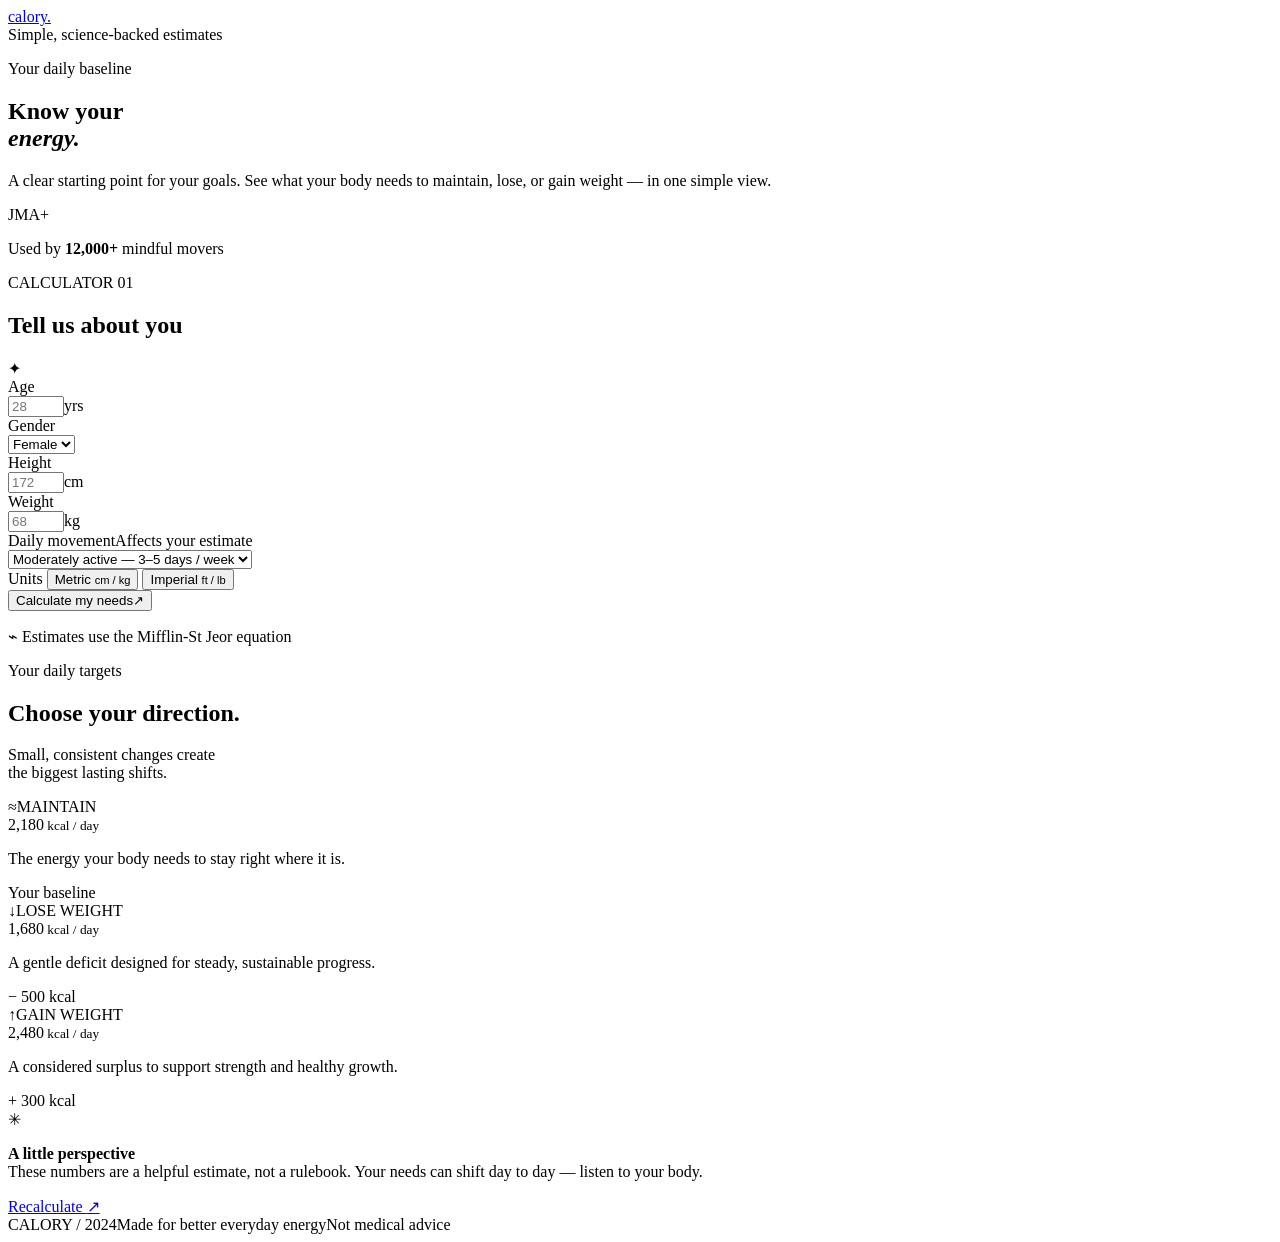
==== index.html @ 8a2b5ffa "first page created" ====
<!doctype html>
<html lang="en">
  <head>
    <meta charset="UTF-8" />
    <meta name="viewport" content="width=device-width, initial-scale=1.0" />
    <meta name="theme-color" content="#17212b" />
    <title>Calory — Personal calorie planner</title>
    <link rel="preconnect" href="https://fonts.googleapis.com" />
    <link rel="preconnect" href="https://fonts.gstatic.com" crossorigin />
    <link href="https://fonts.googleapis.com/css2?family=DM+Mono:wght@400;500&family=Manrope:wght@400;500;600;700;800&display=swap" rel="stylesheet" />
    <link rel="stylesheet" href="styles.css" />
  </head>
  <body>
    <main class="shell">
      <header class="topbar">
        <a class="brand" href="#top" aria-label="Calory home">
          <span class="brand-mark" aria-hidden="true"><span></span><span></span><span></span></span>
          <span>calory<span class="brand-dot">.</span></span>
        </a>
        <div class="topbar-note"><span class="live-dot"></span> Simple, science-backed estimates</div>
      </header>

      <section class="hero" id="top">
        <div class="hero-copy">
          <p class="eyebrow"><span class="eyebrow-line"></span> Your daily baseline</p>
          <h1>Know your<br /><em>energy.</em></h1>
          <p class="hero-text">A clear starting point for your goals. See what your body needs to maintain, lose, or gain weight — in one simple view.</p>
          <div class="hero-meta">
            <div class="avatar-stack" aria-hidden="true"><span>J</span><span>M</span><span>A</span><span>+</span></div>
            <p>Used by <strong>12,000+</strong> mindful movers</p>
          </div>
        </div>

        <div class="calculator-card">
          <div class="card-heading">
            <div>
              <p class="card-kicker">CALCULATOR <span>01</span></p>
              <h2>Tell us about you</h2>
            </div>
            <div class="sparkle" aria-hidden="true">✦</div>
          </div>

          <form id="calorie-form">
            <div class="field-row compact-row">
              <div class="field-group">
                <label for="age">Age</label>
                <div class="input-wrap"><input id="age" type="number" min="15" max="100" placeholder="28" required /><span>yrs</span></div>
              </div>
              <div class="field-group">
                <label for="gender">Gender</label>
                <div class="select-wrap">
                  <select id="gender" required>
                    <option value="female">Female</option>
                    <option value="male">Male</option>
                  </select>
                </div>
              </div>
            </div>

            <div class="field-row compact-row">
              <div class="field-group">
                <label for="height">Height</label>
                <div class="input-wrap"><input id="height" type="number" min="120" max="230" placeholder="172" required /><span id="height-unit">cm</span></div>
              </div>
              <div class="field-group">
                <label for="weight">Weight</label>
                <div class="input-wrap"><input id="weight" type="number" min="35" max="300" placeholder="68" required /><span id="weight-unit">kg</span></div>
              </div>
            </div>

            <div class="field-group full-field">
              <div class="label-line"><label for="activity">Daily movement</label><span class="optional">Affects your estimate</span></div>
              <div class="select-wrap">
                <select id="activity">
                  <option value="1.2">Mostly seated — little exercise</option>
                  <option value="1.375">Lightly active — 1–3 days / week</option>
                  <option value="1.55" selected>Moderately active — 3–5 days / week</option>
                  <option value="1.725">Very active — 6–7 days / week</option>
                  <option value="1.9">Extra active — intense daily training</option>
                </select>
              </div>
            </div>

            <div class="unit-toggle" role="group" aria-label="Measurement units">
              <span>Units</span>
              <button type="button" class="unit-button active" data-unit="metric">Metric <small>cm / kg</small></button>
              <button type="button" class="unit-button" data-unit="imperial">Imperial <small>ft / lb</small></button>
            </div>

            <button class="calculate-button" type="submit">
              <span>Calculate my needs</span><span class="button-arrow" aria-hidden="true">↗</span>
            </button>
            <p class="form-note"><span aria-hidden="true">⌁</span> Estimates use the Mifflin-St Jeor equation</p>
          </form>
        </div>
      </section>

      <section class="results-section" id="results" aria-live="polite">
        <div class="results-heading">
          <div>
            <p class="eyebrow"><span class="eyebrow-line"></span> Your daily targets</p>
            <h2>Choose your direction<span class="heading-dot">.</span></h2>
          </div>
          <p class="results-subtitle">Small, consistent changes create<br />the biggest lasting shifts.</p>
        </div>

        <div class="result-grid">
          <article class="result-card maintenance-card">
            <div class="result-top"><span class="result-icon">≈</span><span class="result-label">MAINTAIN</span></div>
            <div class="calories"><span id="maintain-calories">2,180</span><small> kcal / day</small></div>
            <p class="result-description">The energy your body needs to stay right where it is.</p>
            <div class="result-bar"><span style="width: 100%"></span></div>
            <span class="result-tag">Your baseline</span>
          </article>
          <article class="result-card loss-card">
            <div class="result-top"><span class="result-icon">↓</span><span class="result-label">LOSE WEIGHT</span></div>
            <div class="calories"><span id="loss-calories">1,680</span><small> kcal / day</small></div>
            <p class="result-description">A gentle deficit designed for steady, sustainable progress.</p>
            <div class="result-bar"><span style="width: 77%"></span></div>
            <span class="result-tag">− 500 kcal</span>
          </article>
          <article class="result-card gain-card">
            <div class="result-top"><span class="result-icon">↑</span><span class="result-label">GAIN WEIGHT</span></div>
            <div class="calories"><span id="gain-calories">2,480</span><small> kcal / day</small></div>
            <p class="result-description">A considered surplus to support strength and healthy growth.</p>
            <div class="result-bar"><span style="width: 100%"></span></div>
            <span class="result-tag">+ 300 kcal</span>
          </article>
        </div>

        <div class="results-footer">
          <div class="tip-mark">✳</div>
          <p><strong>A little perspective</strong><br />These numbers are a helpful estimate, not a rulebook. Your needs can shift day to day — listen to your body.</p>
          <a href="#calorie-form">Recalculate <span>↗</span></a>
        </div>
      </section>

      <footer class="footer"><span>CALORY / 2024</span><span>Made for better everyday energy</span><span>Not medical advice</span></footer>
    </main>
    <script src="script.js"></script>
  </body>
</html>
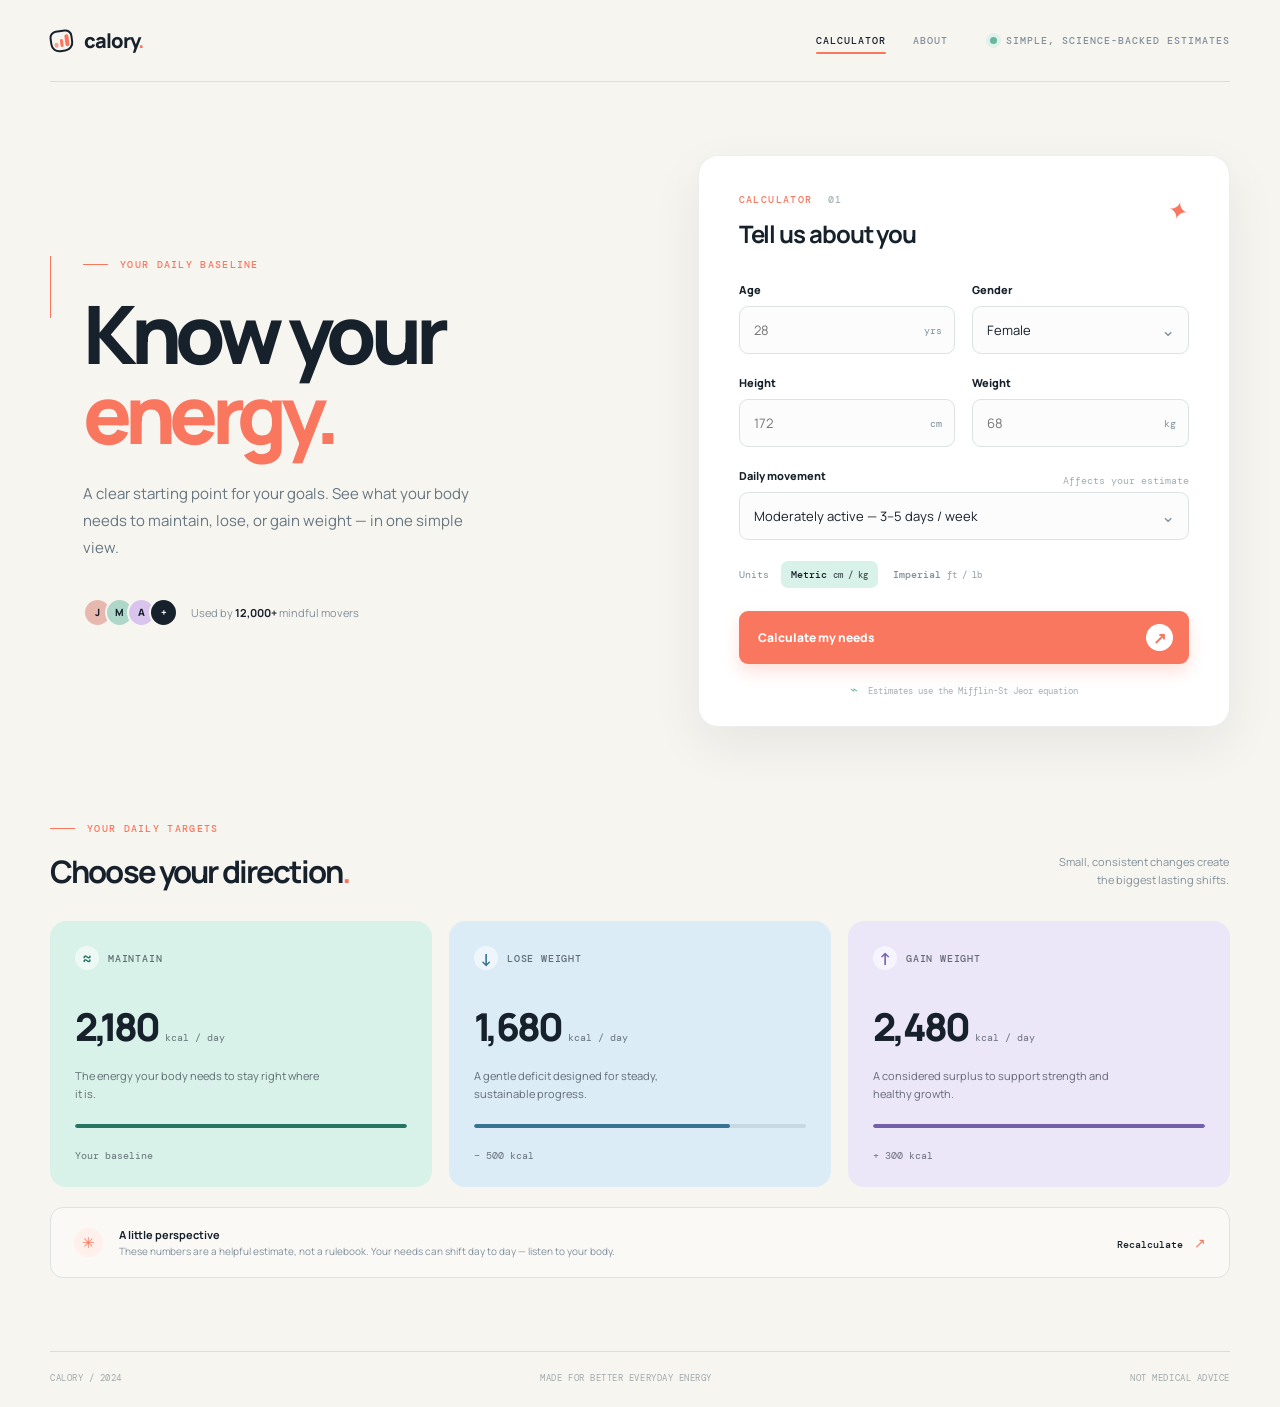
==== commit 401f67f7: "second page created" ====
--- a/index.html
+++ b/index.html
@@ -17,6 +17,10 @@
           <span class="brand-mark" aria-hidden="true"><span></span><span></span><span></span></span>
           <span>calory<span class="brand-dot">.</span></span>
         </a>
+        <nav class="topnav" aria-label="Primary navigation">
+          <a class="nav-link active" href="#top">Calculator</a>
+          <a class="nav-link" href="about.html">About</a>
+        </nav>
         <div class="topbar-note"><span class="live-dot"></span> Simple, science-backed estimates</div>
       </header>
 
--- a/styles.css
+++ b/styles.css
@@ -0,0 +1,79 @@
+:root {
+  --ink: #17212b;
+  --ink-soft: #24323e;
+  --paper: #f7f5f0;
+  --card: #ffffff;
+  --muted: #81909b;
+  --line: #dde3e2;
+  --coral: #fa775f;
+  --coral-light: #fff0ec;
+  --mint: #d9f2e9;
+  --mint-ink: #247563;
+  --blue: #dcecf7;
+  --blue-ink: #377392;
+  --lavender: #ebe6f8;
+  --lavender-ink: #7460a9;
+  --display: 'Manrope', sans-serif;
+  --mono: 'DM Mono', monospace;
+}
+
+* { box-sizing: border-box; }
+html { scroll-behavior: smooth; }
+body { margin: 0; background: var(--paper); color: var(--ink); font-family: var(--display); -webkit-font-smoothing: antialiased; }
+button, input, select { font: inherit; }
+button, select { cursor: pointer; }
+.shell { width: min(1180px, calc(100% - 56px)); margin: 0 auto; }
+
+.topbar { height: 82px; display: flex; align-items: center; justify-content: space-between; border-bottom: 1px solid rgba(23, 33, 43, .11); }
+.brand { display: inline-flex; align-items: center; gap: 11px; text-decoration: none; color: var(--ink); font-size: 20px; font-weight: 800; letter-spacing: -1px; }
+.brand-dot { color: var(--coral); }
+.brand-mark { display: flex; align-items: flex-end; gap: 2px; width: 23px; height: 22px; padding: 3px 2px; border: 2px solid var(--ink); border-radius: 7px 7px 9px 9px; transform: rotate(-8deg); }
+.brand-mark span { display: block; flex: 1; border-radius: 2px; background: var(--coral); }
+.brand-mark span:nth-child(1) { height: 40%; opacity: .65; }.brand-mark span:nth-child(2) { height: 69%; }.brand-mark span:nth-child(3) { height: 100%; }
+.topbar-note { display: flex; align-items: center; gap: 9px; color: var(--muted); font: 500 10px var(--mono); letter-spacing: .1em; text-transform: uppercase; }
+.live-dot { width: 7px; height: 7px; border-radius: 50%; background: #65b89d; box-shadow: 0 0 0 4px #e0f1eb; }
+.topnav { display: flex; align-items: center; gap: 27px; margin-left: auto; margin-right: 42px; }
+.nav-link { position: relative; padding: 7px 0; color: var(--muted); font: 500 10px var(--mono); letter-spacing: .1em; text-decoration: none; text-transform: uppercase; transition: color .2s; }
+.nav-link:hover, .nav-link.active { color: var(--ink); }.nav-link.active::after { content: ''; position: absolute; right: 0; bottom: 0; left: 0; height: 2px; border-radius: 2px; background: var(--coral); }
+
+.hero { display: grid; grid-template-columns: 1fr 1fr; gap: clamp(55px, 9vw, 126px); align-items: center; padding: 73px 0 95px; }
+.hero-copy { padding: 3px 0 0 33px; position: relative; }
+.hero-copy::before { content: ''; position: absolute; width: 1px; height: 62px; left: 0; top: 1px; background: var(--coral); }
+.eyebrow { display: flex; align-items: center; gap: 12px; margin: 0 0 23px; color: var(--coral); font: 500 10px var(--mono); letter-spacing: .13em; text-transform: uppercase; }
+.eyebrow-line { width: 25px; height: 1px; background: currentColor; }
+h1, h2, p { margin-top: 0; }
+h1 { margin-bottom: 27px; font-size: clamp(54px, 6.3vw, 83px); line-height: .98; letter-spacing: -.075em; font-weight: 800; }
+h1 em { color: var(--coral); font-style: normal; }
+.hero-text { max-width: 390px; margin-bottom: 37px; color: #667681; font-size: 15px; line-height: 1.8; }
+.hero-meta { display: flex; align-items: center; gap: 13px; }
+.avatar-stack { display: flex; padding-left: 7px; }
+.avatar-stack span { width: 29px; height: 29px; margin-left: -7px; display: grid; place-items: center; border: 2px solid var(--paper); border-radius: 50%; color: var(--ink); background: #e7b8ad; font-size: 10px; font-weight: 800; }
+.avatar-stack span:nth-child(2) { background: #aed7ca; }.avatar-stack span:nth-child(3) { background: #d8c4ed; }.avatar-stack span:nth-child(4) { background: var(--ink); color: white; }
+.hero-meta p { margin: 0; color: var(--muted); font-size: 11px; }.hero-meta strong { color: var(--ink); font-weight: 700; }
+
+.calculator-card { padding: 37px 40px 28px; border: 1px solid rgba(23, 33, 43, .08); border-radius: 20px; background: var(--card); box-shadow: 0 18px 50px rgba(23, 33, 43, .07); }
+.card-heading { display: flex; justify-content: space-between; align-items: flex-start; margin-bottom: 32px; }.card-kicker { margin: 0 0 11px; color: var(--coral); font: 500 10px var(--mono); letter-spacing: .14em; }.card-kicker span { margin-left: 8px; color: #a8b1b5; }
+.card-heading h2 { margin: 0; font-size: 24px; letter-spacing: -.045em; }.sparkle { color: var(--coral); font-size: 25px; transform: rotate(13deg); }
+.field-row { display: grid; grid-template-columns: 1fr 1fr; gap: 17px; margin-bottom: 21px; }.field-group label { display: block; margin: 0 0 9px; color: var(--ink); font-size: 11px; font-weight: 800; }.input-wrap, .select-wrap { position: relative; }
+.input-wrap input, select { width: 100%; height: 48px; padding: 0 44px 0 14px; border: 1px solid var(--line); border-radius: 9px; outline: none; color: var(--ink); background: #fbfcfb; font-size: 13px; transition: border .2s, box-shadow .2s; appearance: none; }
+.input-wrap input:focus, select:focus { border-color: var(--coral); box-shadow: 0 0 0 3px var(--coral-light); }.input-wrap span { position: absolute; top: 50%; right: 13px; transform: translateY(-50%); color: var(--muted); font: 10px var(--mono); pointer-events: none; }.select-wrap::after { content: '⌄'; position: absolute; top: 12px; right: 14px; color: #85929a; font-size: 17px; pointer-events: none; }.select-wrap select { padding-right: 32px; }
+.full-field { margin-bottom: 21px; }.label-line { display: flex; align-items: center; justify-content: space-between; }.optional { color: #a2adb1; font: 10px var(--mono); }
+.unit-toggle { display: flex; align-items: center; gap: 5px; margin: 1px 0 23px; color: var(--muted); font: 10px var(--mono); }.unit-toggle > span { margin-right: 7px; }.unit-button { border: 0; border-radius: 7px; padding: 7px 10px; color: var(--muted); background: transparent; font: 500 10px var(--mono); }.unit-button small { font-size: 9px; opacity: .75; }.unit-button.active { color: var(--ink); background: var(--mint); }
+.calculate-button { display: flex; align-items: center; justify-content: space-between; width: 100%; height: 53px; padding: 0 16px 0 19px; border: 0; border-radius: 9px; color: white; background: var(--coral); box-shadow: 0 8px 16px rgba(250, 119, 95, .22); font-size: 12px; font-weight: 800; transition: transform .2s, box-shadow .2s, background .2s; }.calculate-button:hover { transform: translateY(-2px); background: #f26751; box-shadow: 0 11px 20px rgba(250, 119, 95, .28); }.button-arrow { display: grid; place-items: center; width: 27px; height: 27px; border-radius: 50%; color: var(--coral); background: white; font-size: 16px; }.form-note { margin: 17px 0 0; color: #a5afb3; text-align: center; font: 9px var(--mono); }.form-note span { margin-right: 5px; color: #79bca8; font-size: 13px; }
+
+.results-section { padding: 0 0 73px; }.results-heading { display: flex; align-items: end; justify-content: space-between; margin-bottom: 29px; }.results-heading .eyebrow { margin-bottom: 15px; }.results-heading h2 { margin: 0; font-size: 31px; letter-spacing: -.06em; }.heading-dot { color: var(--coral); }.results-subtitle { margin: 0 1px 2px 0; color: var(--muted); text-align: right; font-size: 11px; line-height: 1.7; }
+.result-grid { display: grid; grid-template-columns: repeat(3, 1fr); gap: 17px; }.result-card { min-height: 266px; padding: 25px 25px 23px; border-radius: 16px; }.maintenance-card { background: var(--mint); }.loss-card { background: var(--blue); }.gain-card { background: var(--lavender); }.result-top { display: flex; align-items: center; gap: 9px; margin-bottom: 30px; }.result-icon { display: grid; place-items: center; width: 24px; height: 24px; border-radius: 50%; color: var(--mint-ink); background: rgba(255,255,255,.55); font-size: 17px; font-weight: 700; }.loss-card .result-icon { color: var(--blue-ink); }.gain-card .result-icon { color: var(--lavender-ink); }.result-label { color: rgba(23, 33, 43, .63); font: 500 10px var(--mono); letter-spacing: .08em; }.calories { margin-bottom: 14px; color: var(--ink); font-size: clamp(29px, 3vw, 39px); font-weight: 800; letter-spacing: -.07em; }.calories small { color: rgba(23, 33, 43, .6); font: 10px var(--mono); letter-spacing: 0; }.result-description { min-height: 34px; max-width: 245px; margin-bottom: 22px; color: rgba(23, 33, 43, .63); font-size: 11px; line-height: 1.6; }.result-bar { height: 4px; margin-bottom: 14px; overflow: hidden; border-radius: 10px; background: rgba(23,33,43,.1); }.result-bar span { display: block; height: 100%; border-radius: 10px; background: var(--mint-ink); }.loss-card .result-bar span { background: var(--blue-ink); }.gain-card .result-bar span { background: var(--lavender-ink); }.result-tag { color: rgba(23, 33, 43, .6); font: 10px var(--mono); }
+.results-footer { display: flex; align-items: center; gap: 16px; margin-top: 20px; padding: 18px 23px; border: 1px solid var(--line); border-radius: 13px; background: rgba(255,255,255,.37); }.tip-mark { display: grid; place-items: center; flex: 0 0 29px; height: 29px; border-radius: 50%; color: var(--coral); background: var(--coral-light); font-size: 15px; }.results-footer p { flex: 1; margin: 0; color: var(--muted); font-size: 10px; line-height: 1.55; }.results-footer strong { color: var(--ink); font-size: 11px; }.results-footer a { color: var(--ink); font: 500 10px var(--mono); text-decoration: none; }.results-footer a span { margin-left: 5px; color: var(--coral); font-size: 14px; }
+.footer { display: flex; justify-content: space-between; padding: 20px 0 23px; border-top: 1px solid rgba(23,33,43,.11); color: #a0aaad; font: 9px var(--mono); letter-spacing: .06em; text-transform: uppercase; }
+
+/* About page */
+.about-hero { display: grid; grid-template-columns: 1.05fr .95fr; gap: 80px; align-items: center; min-height: 470px; padding: 68px 33px 70px; }
+.about-hero-copy { position: relative; padding-left: 33px; }.about-hero-copy::before { content: ''; position: absolute; top: 1px; left: 0; width: 1px; height: 61px; background: var(--coral); }
+.about-hero h1 { margin-bottom: 27px; font-size: clamp(48px, 5.6vw, 72px); }.about-orbit { position: relative; width: min(320px, 100%); aspect-ratio: 1; margin: 0 auto; border-radius: 50%; background: var(--mint); }
+.orbit-ring { position: absolute; border: 1px solid rgba(36,117,99,.25); border-radius: 50%; }.ring-one { inset: 12%; }.ring-two { inset: 27%; border-style: dashed; border-color: rgba(36,117,99,.33); }.orbit-core { position: absolute; top: 50%; left: 50%; display: grid; place-items: center; width: 128px; height: 128px; transform: translate(-50%, -50%); border-radius: 50%; color: white; background: var(--ink); box-shadow: 0 12px 26px rgba(23,33,43,.15); text-align: center; }.orbit-core span { margin-bottom: 6px; color: var(--coral); font-size: 20px; }.orbit-core strong { font-size: 15px; letter-spacing: -.04em; line-height: 1.05; }.orbit-label { position: absolute; display: grid; place-items: center; width: 50px; height: 50px; border: 3px solid var(--mint); border-radius: 50%; color: var(--ink); background: white; font: 10px var(--mono); }.label-one { top: 12%; left: 10%; }.label-two { top: 18%; right: 7%; }.label-three { right: 17%; bottom: 10%; }
+.about-story { display: grid; grid-template-columns: 80px 1fr 1fr; gap: 40px; padding: 63px 33px; border-top: 1px solid rgba(23,33,43,.11); border-bottom: 1px solid rgba(23,33,43,.11); }.section-index { color: var(--coral); font: 500 10px var(--mono); }.section-index span { display: block; width: 23px; height: 1px; margin-top: 10px; background: var(--coral); }.story-copy .eyebrow { margin-bottom: 16px; }.story-copy h2, .method-section h2 { margin: 0; font-size: 37px; line-height: 1.04; letter-spacing: -.07em; }.story-copy h2 em, .method-section h2 em { color: var(--coral); font-style: normal; }.story-body { max-width: 385px; padding-top: 7px; }.story-body p { color: #6d7c85; font-size: 13px; line-height: 1.8; }.story-body p + p { margin-top: 17px; }
+.principles-section { padding: 76px 0 80px; }.principles-heading { display: flex; align-items: end; justify-content: space-between; margin-bottom: 28px; }.principles-heading .eyebrow { margin: 0; }.principles-heading h2 { margin: 0; font-size: 31px; letter-spacing: -.06em; }.principles-grid { display: grid; grid-template-columns: repeat(3, 1fr); gap: 17px; }.principle-card { position: relative; min-height: 225px; padding: 25px; border-radius: 16px; }.mint-card { background: var(--mint); }.blue-card { background: var(--blue); }.lavender-card { background: var(--lavender); }.principle-number { color: rgba(23,33,43,.45); font: 10px var(--mono); }.principle-icon { position: absolute; top: 21px; right: 22px; display: grid; place-items: center; width: 27px; height: 27px; border-radius: 50%; color: var(--mint-ink); background: rgba(255,255,255,.55); }.blue-card .principle-icon { color: var(--blue-ink); }.lavender-card .principle-icon { color: var(--lavender-ink); }.principle-card h3 { margin: 67px 0 11px; color: var(--ink); font-size: 16px; letter-spacing: -.04em; }.principle-card p { max-width: 215px; margin: 0; color: rgba(23,33,43,.62); font-size: 11px; line-height: 1.65; }
+.method-section { display: grid; grid-template-columns: .8fr 1.2fr; gap: 70px; align-items: center; padding: 65px 33px 80px; border-top: 1px solid rgba(23,33,43,.11); }.method-section .eyebrow { margin-bottom: 17px; }.method-card { display: flex; gap: 20px; align-items: flex-start; padding: 27px; border-radius: 15px; background: var(--ink); }.method-symbol { display: grid; place-items: center; flex: 0 0 33px; height: 33px; border-radius: 50%; color: var(--ink); background: var(--mint); font-size: 18px; }.method-card h3 { margin: 2px 0 11px; color: white; font-size: 15px; letter-spacing: -.035em; }.method-card p { max-width: 370px; margin: 0 0 20px; color: #afbdc4; font-size: 11px; line-height: 1.7; }.method-card a { color: white; font: 500 10px var(--mono); text-decoration: none; }.method-card a span { margin-left: 5px; color: var(--coral); font-size: 14px; }
+
+@media (max-width: 820px) { .shell { width: min(620px, calc(100% - 36px)); }.hero { grid-template-columns: 1fr; gap: 55px; padding: 58px 0 76px; }.hero-copy { padding-left: 25px; }.hero-copy::before { height: 54px; }.result-grid { grid-template-columns: 1fr; }.result-card { min-height: auto; }.result-description { min-height: auto; }.results-heading { align-items: start; gap: 20px; flex-direction: column; }.results-subtitle { text-align: left; }.results-footer { align-items: flex-start; }.results-footer a { margin-top: 5px; white-space: nowrap; }.about-hero { grid-template-columns: 1fr; gap: 30px; padding: 58px 0 75px; }.about-hero-copy { padding-left: 25px; }.about-story { grid-template-columns: 50px 1fr; gap: 25px; }.story-body { grid-column: 2; }.method-section { grid-template-columns: 1fr; gap: 32px; } }
+@media (max-width: 500px) { .shell { width: calc(100% - 30px); }.topbar { height: 70px; }.topbar-note { display: none; }.topnav { gap: 17px; margin-right: 0; }.hero { padding-top: 46px; }.hero-copy { padding-left: 20px; }.hero-copy::before { height: 46px; }.hero-text { font-size: 14px; }.calculator-card { padding: 27px 20px 23px; border-radius: 15px; }.card-heading { margin-bottom: 25px; }.field-row { gap: 10px; }.input-wrap input, select { height: 45px; padding-left: 11px; }.input-wrap span { right: 9px; }.unit-toggle { flex-wrap: wrap; }.unit-toggle > span { width: 100%; margin-bottom: 2px; }.footer { gap: 10px; flex-wrap: wrap; }.footer span:nth-child(2) { order: 3; width: 100%; }.results-heading h2 { font-size: 27px; }.about-hero { padding: 45px 0 65px; }.about-hero-copy { padding-left: 20px; }.about-hero h1 { font-size: 48px; }.about-orbit { width: min(270px, 90%); }.about-story { grid-template-columns: 1fr; gap: 24px; padding: 52px 0; }.story-body { grid-column: auto; }.story-copy h2, .method-section h2 { font-size: 32px; }.principles-section { padding: 62px 0; }.principles-heading { display: block; }.principles-heading h2 { margin-top: 16px; font-size: 27px; }.principles-grid { grid-template-columns: 1fr; }.principle-card { min-height: 185px; }.principle-card h3 { margin-top: 48px; }.method-section { padding: 53px 0 65px; }.method-card { padding: 22px; } }
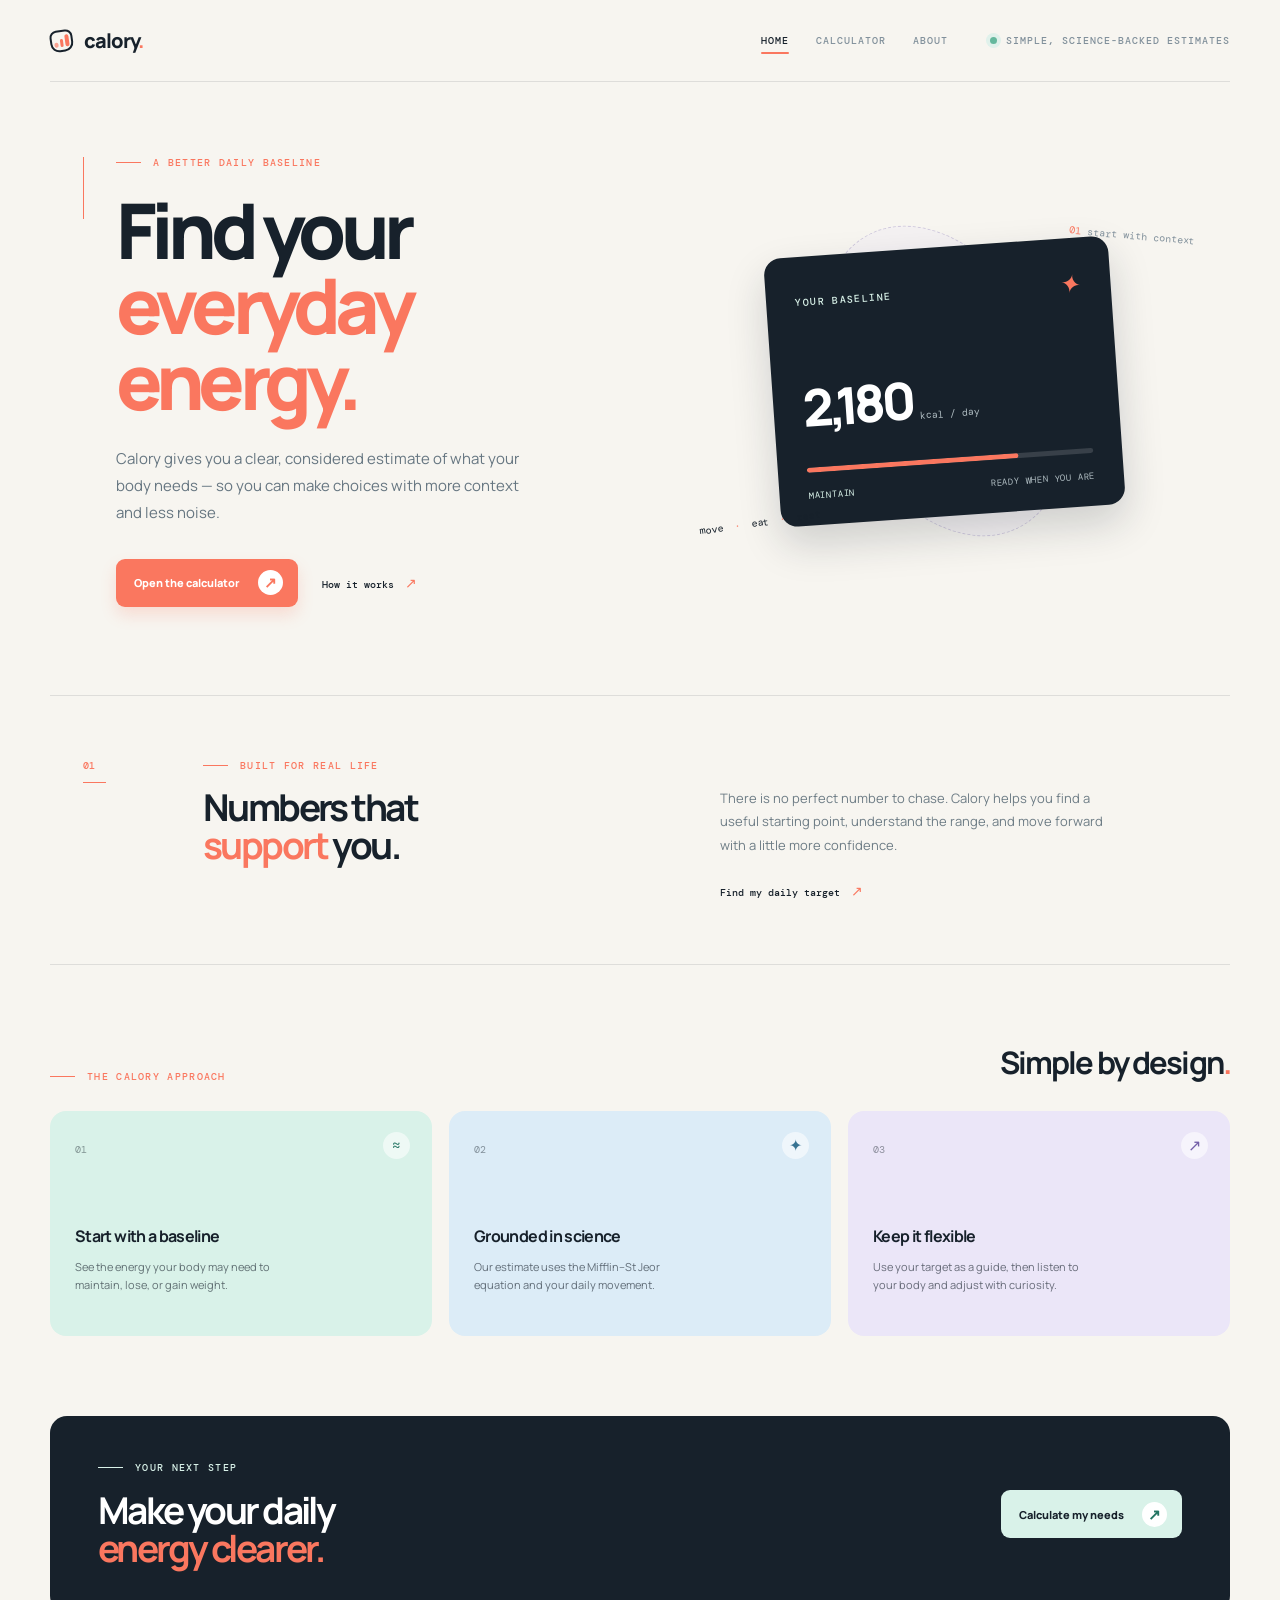
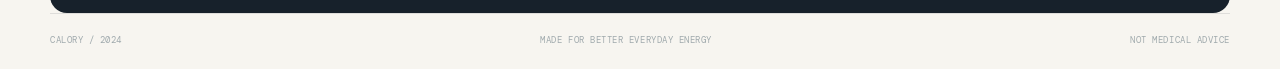
==== commit e02597d4: "homepage added" ====
--- a/index.html
+++ b/index.html
@@ -4,143 +4,66 @@
     <meta charset="UTF-8" />
     <meta name="viewport" content="width=device-width, initial-scale=1.0" />
     <meta name="theme-color" content="#17212b" />
-    <title>Calory — Personal calorie planner</title>
+    <meta name="description" content="Calory is a simple, science-backed way to understand your daily energy needs." />
+    <title>Calory — Everyday energy, made clearer</title>
     <link rel="preconnect" href="https://fonts.googleapis.com" />
     <link rel="preconnect" href="https://fonts.gstatic.com" crossorigin />
     <link href="https://fonts.googleapis.com/css2?family=DM+Mono:wght@400;500&family=Manrope:wght@400;500;600;700;800&display=swap" rel="stylesheet" />
     <link rel="stylesheet" href="styles.css" />
   </head>
-  <body>
+  <body class="home-page">
     <main class="shell">
       <header class="topbar">
-        <a class="brand" href="#top" aria-label="Calory home">
+        <a class="brand" href="index.html" aria-label="Calory home">
           <span class="brand-mark" aria-hidden="true"><span></span><span></span><span></span></span>
           <span>calory<span class="brand-dot">.</span></span>
         </a>
         <nav class="topnav" aria-label="Primary navigation">
-          <a class="nav-link active" href="#top">Calculator</a>
+          <a class="nav-link active" href="index.html">Home</a>
+          <a class="nav-link" href="calculator.html">Calculator</a>
           <a class="nav-link" href="about.html">About</a>
         </nav>
         <div class="topbar-note"><span class="live-dot"></span> Simple, science-backed estimates</div>
       </header>
 
-      <section class="hero" id="top">
-        <div class="hero-copy">
-          <p class="eyebrow"><span class="eyebrow-line"></span> Your daily baseline</p>
-          <h1>Know your<br /><em>energy.</em></h1>
-          <p class="hero-text">A clear starting point for your goals. See what your body needs to maintain, lose, or gain weight — in one simple view.</p>
-          <div class="hero-meta">
-            <div class="avatar-stack" aria-hidden="true"><span>J</span><span>M</span><span>A</span><span>+</span></div>
-            <p>Used by <strong>12,000+</strong> mindful movers</p>
-          </div>
+      <section class="home-hero">
+        <div class="home-hero-copy">
+          <p class="eyebrow"><span class="eyebrow-line"></span> A better daily baseline</p>
+          <h1>Find your<br /><em>everyday energy.</em></h1>
+          <p class="hero-text">Calory gives you a clear, considered estimate of what your body needs — so you can make choices with more context and less noise.</p>
+          <div class="home-actions"><a class="primary-link" href="calculator.html">Open the calculator <span>↗</span></a><a class="text-link" href="about.html">How it works <span>↗</span></a></div>
         </div>
 
-        <div class="calculator-card">
-          <div class="card-heading">
-            <div>
-              <p class="card-kicker">CALCULATOR <span>01</span></p>
-              <h2>Tell us about you</h2>
-            </div>
-            <div class="sparkle" aria-hidden="true">✦</div>
+        <div class="home-visual" aria-label="A preview of a daily calorie baseline">
+          <div class="visual-orbit orbit-left"></div><div class="visual-orbit orbit-right"></div>
+          <div class="baseline-card">
+            <div class="baseline-top"><span class="card-kicker">YOUR BASELINE</span><span class="sparkle" aria-hidden="true">✦</span></div>
+            <p class="baseline-number">2,180 <small>kcal / day</small></p>
+            <div class="baseline-rule"><span></span></div>
+            <div class="baseline-foot"><span>MAINTAIN</span><span>READY WHEN YOU ARE</span></div>
           </div>
-
-          <form id="calorie-form">
-            <div class="field-row compact-row">
-              <div class="field-group">
-                <label for="age">Age</label>
-                <div class="input-wrap"><input id="age" type="number" min="15" max="100" placeholder="28" required /><span>yrs</span></div>
-              </div>
-              <div class="field-group">
-                <label for="gender">Gender</label>
-                <div class="select-wrap">
-                  <select id="gender" required>
-                    <option value="female">Female</option>
-                    <option value="male">Male</option>
-                  </select>
-                </div>
-              </div>
-            </div>
-
-            <div class="field-row compact-row">
-              <div class="field-group">
-                <label for="height">Height</label>
-                <div class="input-wrap"><input id="height" type="number" min="120" max="230" placeholder="172" required /><span id="height-unit">cm</span></div>
-              </div>
-              <div class="field-group">
-                <label for="weight">Weight</label>
-                <div class="input-wrap"><input id="weight" type="number" min="35" max="300" placeholder="68" required /><span id="weight-unit">kg</span></div>
-              </div>
-            </div>
-
-            <div class="field-group full-field">
-              <div class="label-line"><label for="activity">Daily movement</label><span class="optional">Affects your estimate</span></div>
-              <div class="select-wrap">
-                <select id="activity">
-                  <option value="1.2">Mostly seated — little exercise</option>
-                  <option value="1.375">Lightly active — 1–3 days / week</option>
-                  <option value="1.55" selected>Moderately active — 3–5 days / week</option>
-                  <option value="1.725">Very active — 6–7 days / week</option>
-                  <option value="1.9">Extra active — intense daily training</option>
-                </select>
-              </div>
-            </div>
-
-            <div class="unit-toggle" role="group" aria-label="Measurement units">
-              <span>Units</span>
-              <button type="button" class="unit-button active" data-unit="metric">Metric <small>cm / kg</small></button>
-              <button type="button" class="unit-button" data-unit="imperial">Imperial <small>ft / lb</small></button>
-            </div>
-
-            <button class="calculate-button" type="submit">
-              <span>Calculate my needs</span><span class="button-arrow" aria-hidden="true">↗</span>
-            </button>
-            <p class="form-note"><span aria-hidden="true">⌁</span> Estimates use the Mifflin-St Jeor equation</p>
-          </form>
+          <div class="visual-note note-top"><span>01</span> start with context</div><div class="visual-note note-bottom">move <span>·</span> eat <span>·</span> rest</div>
         </div>
       </section>
 
-      <section class="results-section" id="results" aria-live="polite">
-        <div class="results-heading">
-          <div>
-            <p class="eyebrow"><span class="eyebrow-line"></span> Your daily targets</p>
-            <h2>Choose your direction<span class="heading-dot">.</span></h2>
-          </div>
-          <p class="results-subtitle">Small, consistent changes create<br />the biggest lasting shifts.</p>
-        </div>
+      <section class="home-intro">
+        <div class="section-index">01 <span></span></div>
+        <div class="home-intro-heading"><p class="eyebrow"><span class="eyebrow-line"></span> Built for real life</p><h2>Numbers that<br /><em>support</em> you.</h2></div>
+        <div class="home-intro-body"><p>There is no perfect number to chase. Calory helps you find a useful starting point, understand the range, and move forward with a little more confidence.</p><a class="arrow-link" href="calculator.html">Find my daily target <span>↗</span></a></div>
+      </section>
 
-        <div class="result-grid">
-          <article class="result-card maintenance-card">
-            <div class="result-top"><span class="result-icon">≈</span><span class="result-label">MAINTAIN</span></div>
-            <div class="calories"><span id="maintain-calories">2,180</span><small> kcal / day</small></div>
-            <p class="result-description">The energy your body needs to stay right where it is.</p>
-            <div class="result-bar"><span style="width: 100%"></span></div>
-            <span class="result-tag">Your baseline</span>
-          </article>
-          <article class="result-card loss-card">
-            <div class="result-top"><span class="result-icon">↓</span><span class="result-label">LOSE WEIGHT</span></div>
-            <div class="calories"><span id="loss-calories">1,680</span><small> kcal / day</small></div>
-            <p class="result-description">A gentle deficit designed for steady, sustainable progress.</p>
-            <div class="result-bar"><span style="width: 77%"></span></div>
-            <span class="result-tag">− 500 kcal</span>
-          </article>
-          <article class="result-card gain-card">
-            <div class="result-top"><span class="result-icon">↑</span><span class="result-label">GAIN WEIGHT</span></div>
-            <div class="calories"><span id="gain-calories">2,480</span><small> kcal / day</small></div>
-            <p class="result-description">A considered surplus to support strength and healthy growth.</p>
-            <div class="result-bar"><span style="width: 100%"></span></div>
-            <span class="result-tag">+ 300 kcal</span>
-          </article>
-        </div>
-
-        <div class="results-footer">
-          <div class="tip-mark">✳</div>
-          <p><strong>A little perspective</strong><br />These numbers are a helpful estimate, not a rulebook. Your needs can shift day to day — listen to your body.</p>
-          <a href="#calorie-form">Recalculate <span>↗</span></a>
+      <section class="home-features">
+        <div class="features-heading"><p class="eyebrow"><span class="eyebrow-line"></span> The Calory approach</p><h2>Simple by design<span class="heading-dot">.</span></h2></div>
+        <div class="feature-grid">
+          <article class="feature-card mint-card"><span class="feature-number">01</span><span class="feature-icon">≈</span><h3>Start with a baseline</h3><p>See the energy your body may need to maintain, lose, or gain weight.</p></article>
+          <article class="feature-card blue-card"><span class="feature-number">02</span><span class="feature-icon">✦</span><h3>Grounded in science</h3><p>Our estimate uses the Mifflin–St Jeor equation and your daily movement.</p></article>
+          <article class="feature-card lavender-card"><span class="feature-number">03</span><span class="feature-icon">↗</span><h3>Keep it flexible</h3><p>Use your target as a guide, then listen to your body and adjust with curiosity.</p></article>
         </div>
       </section>
 
+      <section class="home-cta"><div><p class="eyebrow"><span class="eyebrow-line"></span> Your next step</p><h2>Make your daily<br /><em>energy clearer.</em></h2></div><a class="cta-button" href="calculator.html">Calculate my needs <span>↗</span></a></section>
+
       <footer class="footer"><span>CALORY / 2024</span><span>Made for better everyday energy</span><span>Not medical advice</span></footer>
     </main>
-    <script src="script.js"></script>
   </body>
 </html>
--- a/styles.css
+++ b/styles.css
@@ -75,5 +75,16 @@
 .principles-section { padding: 76px 0 80px; }.principles-heading { display: flex; align-items: end; justify-content: space-between; margin-bottom: 28px; }.principles-heading .eyebrow { margin: 0; }.principles-heading h2 { margin: 0; font-size: 31px; letter-spacing: -.06em; }.principles-grid { display: grid; grid-template-columns: repeat(3, 1fr); gap: 17px; }.principle-card { position: relative; min-height: 225px; padding: 25px; border-radius: 16px; }.mint-card { background: var(--mint); }.blue-card { background: var(--blue); }.lavender-card { background: var(--lavender); }.principle-number { color: rgba(23,33,43,.45); font: 10px var(--mono); }.principle-icon { position: absolute; top: 21px; right: 22px; display: grid; place-items: center; width: 27px; height: 27px; border-radius: 50%; color: var(--mint-ink); background: rgba(255,255,255,.55); }.blue-card .principle-icon { color: var(--blue-ink); }.lavender-card .principle-icon { color: var(--lavender-ink); }.principle-card h3 { margin: 67px 0 11px; color: var(--ink); font-size: 16px; letter-spacing: -.04em; }.principle-card p { max-width: 215px; margin: 0; color: rgba(23,33,43,.62); font-size: 11px; line-height: 1.65; }
 .method-section { display: grid; grid-template-columns: .8fr 1.2fr; gap: 70px; align-items: center; padding: 65px 33px 80px; border-top: 1px solid rgba(23,33,43,.11); }.method-section .eyebrow { margin-bottom: 17px; }.method-card { display: flex; gap: 20px; align-items: flex-start; padding: 27px; border-radius: 15px; background: var(--ink); }.method-symbol { display: grid; place-items: center; flex: 0 0 33px; height: 33px; border-radius: 50%; color: var(--ink); background: var(--mint); font-size: 18px; }.method-card h3 { margin: 2px 0 11px; color: white; font-size: 15px; letter-spacing: -.035em; }.method-card p { max-width: 370px; margin: 0 0 20px; color: #afbdc4; font-size: 11px; line-height: 1.7; }.method-card a { color: white; font: 500 10px var(--mono); text-decoration: none; }.method-card a span { margin-left: 5px; color: var(--coral); font-size: 14px; }
 
-@media (max-width: 820px) { .shell { width: min(620px, calc(100% - 36px)); }.hero { grid-template-columns: 1fr; gap: 55px; padding: 58px 0 76px; }.hero-copy { padding-left: 25px; }.hero-copy::before { height: 54px; }.result-grid { grid-template-columns: 1fr; }.result-card { min-height: auto; }.result-description { min-height: auto; }.results-heading { align-items: start; gap: 20px; flex-direction: column; }.results-subtitle { text-align: left; }.results-footer { align-items: flex-start; }.results-footer a { margin-top: 5px; white-space: nowrap; }.about-hero { grid-template-columns: 1fr; gap: 30px; padding: 58px 0 75px; }.about-hero-copy { padding-left: 25px; }.about-story { grid-template-columns: 50px 1fr; gap: 25px; }.story-body { grid-column: 2; }.method-section { grid-template-columns: 1fr; gap: 32px; } }
-@media (max-width: 500px) { .shell { width: calc(100% - 30px); }.topbar { height: 70px; }.topbar-note { display: none; }.topnav { gap: 17px; margin-right: 0; }.hero { padding-top: 46px; }.hero-copy { padding-left: 20px; }.hero-copy::before { height: 46px; }.hero-text { font-size: 14px; }.calculator-card { padding: 27px 20px 23px; border-radius: 15px; }.card-heading { margin-bottom: 25px; }.field-row { gap: 10px; }.input-wrap input, select { height: 45px; padding-left: 11px; }.input-wrap span { right: 9px; }.unit-toggle { flex-wrap: wrap; }.unit-toggle > span { width: 100%; margin-bottom: 2px; }.footer { gap: 10px; flex-wrap: wrap; }.footer span:nth-child(2) { order: 3; width: 100%; }.results-heading h2 { font-size: 27px; }.about-hero { padding: 45px 0 65px; }.about-hero-copy { padding-left: 20px; }.about-hero h1 { font-size: 48px; }.about-orbit { width: min(270px, 90%); }.about-story { grid-template-columns: 1fr; gap: 24px; padding: 52px 0; }.story-body { grid-column: auto; }.story-copy h2, .method-section h2 { font-size: 32px; }.principles-section { padding: 62px 0; }.principles-heading { display: block; }.principles-heading h2 { margin-top: 16px; font-size: 27px; }.principles-grid { grid-template-columns: 1fr; }.principle-card { min-height: 185px; }.principle-card h3 { margin-top: 48px; }.method-section { padding: 53px 0 65px; }.method-card { padding: 22px; } }
+/* Homepage */
+.home-hero { display: grid; grid-template-columns: 1fr 1fr; gap: clamp(45px, 8vw, 108px); align-items: center; min-height: 530px; padding: 74px 33px 88px; }
+.home-hero-copy { position: relative; padding-left: 33px; }.home-hero-copy::before { content: ''; position: absolute; top: 1px; left: 0; width: 1px; height: 62px; background: var(--coral); }
+.home-hero h1 { max-width: 530px; margin-bottom: 27px; font-size: clamp(50px, 6vw, 78px); }.home-hero .hero-text { max-width: 410px; margin-bottom: 33px; }
+.home-actions { display: flex; align-items: center; gap: 24px; }.primary-link, .cta-button { display: inline-flex; align-items: center; justify-content: space-between; gap: 18px; min-height: 48px; padding: 0 15px 0 18px; border-radius: 9px; color: white; background: var(--coral); box-shadow: 0 8px 16px rgba(250,119,95,.2); font-size: 11px; font-weight: 800; text-decoration: none; transition: transform .2s, background .2s, box-shadow .2s; }.primary-link:hover, .cta-button:hover { transform: translateY(-2px); background: #f26751; box-shadow: 0 11px 20px rgba(250,119,95,.28); }.primary-link span, .cta-button span { display: grid; place-items: center; width: 25px; height: 25px; border-radius: 50%; color: var(--coral); background: white; font-size: 15px; }.text-link, .arrow-link { color: var(--ink); font: 500 10px var(--mono); text-decoration: none; }.text-link span, .arrow-link span { margin-left: 5px; color: var(--coral); font-size: 14px; }
+.home-visual { position: relative; min-height: 365px; display: grid; place-items: center; }.visual-orbit { position: absolute; border: 1px solid rgba(36,117,99,.25); border-radius: 50%; }.orbit-left { width: 330px; height: 235px; transform: rotate(27deg); background: rgba(217,242,233,.38); }.orbit-right { width: 220px; height: 330px; transform: rotate(-27deg); border-style: dashed; border-color: rgba(116,96,169,.28); background: rgba(235,230,248,.25); }
+.baseline-card { position: relative; z-index: 1; width: min(345px, 100%); padding: 28px 29px 24px; border-radius: 17px; color: white; background: var(--ink); box-shadow: 0 18px 40px rgba(23,33,43,.18); transform: rotate(-4deg); }.baseline-top, .baseline-foot { display: flex; align-items: center; justify-content: space-between; }.baseline-top { margin-bottom: 52px; }.baseline-card .card-kicker { margin: 0; color: var(--mint); }.baseline-card .sparkle { color: var(--coral); }.baseline-number { margin: 0 0 26px; font-size: clamp(38px, 4vw, 52px); font-weight: 800; letter-spacing: -.08em; }.baseline-number small { color: #aebbc0; font: 10px var(--mono); letter-spacing: 0; }.baseline-rule { height: 5px; margin-bottom: 17px; overflow: hidden; border-radius: 8px; background: rgba(255,255,255,.14); }.baseline-rule span { display: block; width: 74%; height: 100%; border-radius: inherit; background: var(--coral); }.baseline-foot { color: #aebbc0; font: 9px var(--mono); letter-spacing: .09em; }.baseline-foot span:first-child { color: var(--mint); }.visual-note { position: absolute; z-index: 2; color: var(--muted); font: 10px var(--mono); }.visual-note span { color: var(--coral); }.note-top { top: 30px; right: 2px; transform: rotate(5deg); }.note-bottom { bottom: 35px; left: 8px; color: var(--ink); transform: rotate(-8deg); }.note-bottom span { margin: 0 5px; color: var(--coral); }
+.home-intro { display: grid; grid-template-columns: 80px 1fr 1fr; gap: 40px; padding: 63px 33px; border-top: 1px solid rgba(23,33,43,.11); border-bottom: 1px solid rgba(23,33,43,.11); }.home-intro-heading .eyebrow { margin-bottom: 16px; }.home-intro h2, .home-cta h2 { margin: 0; font-size: 37px; line-height: 1.04; letter-spacing: -.07em; }.home-intro h2 em, .home-cta h2 em { color: var(--coral); font-style: normal; }.home-intro-body { max-width: 385px; padding-top: 28px; }.home-intro-body p { margin-bottom: 22px; color: #6d7c85; font-size: 13px; line-height: 1.8; }
+.home-features { padding: 76px 0 80px; }.features-heading { display: flex; align-items: end; justify-content: space-between; margin-bottom: 28px; }.features-heading .eyebrow { margin: 0; }.features-heading h2 { margin: 0; font-size: 31px; letter-spacing: -.06em; }.feature-grid { display: grid; grid-template-columns: repeat(3, 1fr); gap: 17px; }.feature-card { position: relative; min-height: 225px; padding: 25px; border-radius: 16px; }.feature-number { color: rgba(23,33,43,.45); font: 10px var(--mono); }.feature-icon { position: absolute; top: 21px; right: 22px; display: grid; place-items: center; width: 27px; height: 27px; border-radius: 50%; color: var(--mint-ink); background: rgba(255,255,255,.55); }.blue-card .feature-icon { color: var(--blue-ink); }.lavender-card .feature-icon { color: var(--lavender-ink); }.feature-card h3 { margin: 67px 0 11px; color: var(--ink); font-size: 16px; letter-spacing: -.04em; }.feature-card p { max-width: 225px; margin: 0; color: rgba(23,33,43,.62); font-size: 11px; line-height: 1.65; }
+.home-cta { display: flex; align-items: center; justify-content: space-between; gap: 35px; padding: 45px 48px; border-radius: 17px; background: var(--ink); }.home-cta .eyebrow { margin-bottom: 17px; color: var(--mint); }.home-cta h2 { color: white; }.home-cta .cta-button { flex: 0 0 auto; color: var(--ink); background: var(--mint); box-shadow: none; }.home-cta .cta-button:hover { background: #c6e8dc; }.home-cta .cta-button span { color: var(--mint-ink); }
+
+@media (max-width: 820px) { .shell { width: min(620px, calc(100% - 36px)); }.hero, .home-hero { grid-template-columns: 1fr; gap: 55px; padding: 58px 0 76px; }.home-hero { gap: 35px; }.hero-copy, .home-hero-copy { padding-left: 25px; }.hero-copy::before, .home-hero-copy::before { height: 54px; }.home-intro { grid-template-columns: 50px 1fr; gap: 25px; }.home-intro-body { grid-column: 2; padding-top: 0; }.home-cta { padding: 36px 30px; }.result-grid, .feature-grid { grid-template-columns: 1fr; }.result-card { min-height: auto; }.result-description { min-height: auto; }.feature-card { min-height: 185px; }.feature-card h3 { margin-top: 48px; }.results-heading { align-items: start; gap: 20px; flex-direction: column; }.results-subtitle { text-align: left; }.results-footer { align-items: flex-start; }.results-footer a { margin-top: 5px; white-space: nowrap; }.about-hero { grid-template-columns: 1fr; gap: 30px; padding: 58px 0 75px; }.about-hero-copy { padding-left: 25px; }.about-story { grid-template-columns: 50px 1fr; gap: 25px; }.story-body { grid-column: 2; }.method-section { grid-template-columns: 1fr; gap: 32px; } }
+@media (max-width: 500px) { .shell { width: calc(100% - 30px); }.topbar { height: 70px; }.topbar-note { display: none; }.topnav { gap: 13px; margin-right: 0; }.nav-link { font-size: 9px; }.hero, .home-hero { padding-top: 46px; }.hero-copy, .home-hero-copy { padding-left: 20px; }.hero-copy::before, .home-hero-copy::before { height: 46px; }.hero-text { font-size: 14px; }.home-hero h1 { font-size: 48px; }.home-actions { align-items: flex-start; flex-direction: column; gap: 17px; }.home-visual { min-height: 300px; }.baseline-card { width: min(320px, 94%); padding: 24px 22px 21px; }.baseline-top { margin-bottom: 43px; }.orbit-left { width: 285px; height: 205px; }.orbit-right { width: 185px; height: 280px; }.note-top { right: -4px; }.note-bottom { left: 0; }.home-intro { grid-template-columns: 1fr; gap: 24px; padding: 52px 0; }.home-intro-body { grid-column: auto; }.home-intro h2, .home-cta h2 { font-size: 32px; }.features-heading { display: block; }.features-heading h2 { margin-top: 16px; font-size: 27px; }.home-features { padding: 62px 0; }.home-cta { align-items: flex-start; flex-direction: column; padding: 32px 24px; }.footer { gap: 10px; flex-wrap: wrap; }.footer span:nth-child(2) { order: 3; width: 100%; }.results-heading h2 { font-size: 27px; }.calculator-card { padding: 27px 20px 23px; border-radius: 15px; }.card-heading { margin-bottom: 25px; }.field-row { gap: 10px; }.input-wrap input, select { height: 45px; padding-left: 11px; }.input-wrap span { right: 9px; }.unit-toggle { flex-wrap: wrap; }.unit-toggle > span { width: 100%; margin-bottom: 2px; }.about-hero { padding: 45px 0 65px; }.about-hero-copy { padding-left: 20px; }.about-hero h1 { font-size: 48px; }.about-orbit { width: min(270px, 90%); }.about-story { grid-template-columns: 1fr; gap: 24px; padding: 52px 0; }.story-body { grid-column: auto; }.story-copy h2, .method-section h2 { font-size: 32px; }.principles-section { padding: 62px 0; }.principles-heading { display: block; }.principles-heading h2 { margin-top: 16px; font-size: 27px; }.principles-grid { grid-template-columns: 1fr; }.principle-card { min-height: 185px; }.principle-card h3 { margin-top: 48px; }.method-section { padding: 53px 0 65px; }.method-card { padding: 22px; } }
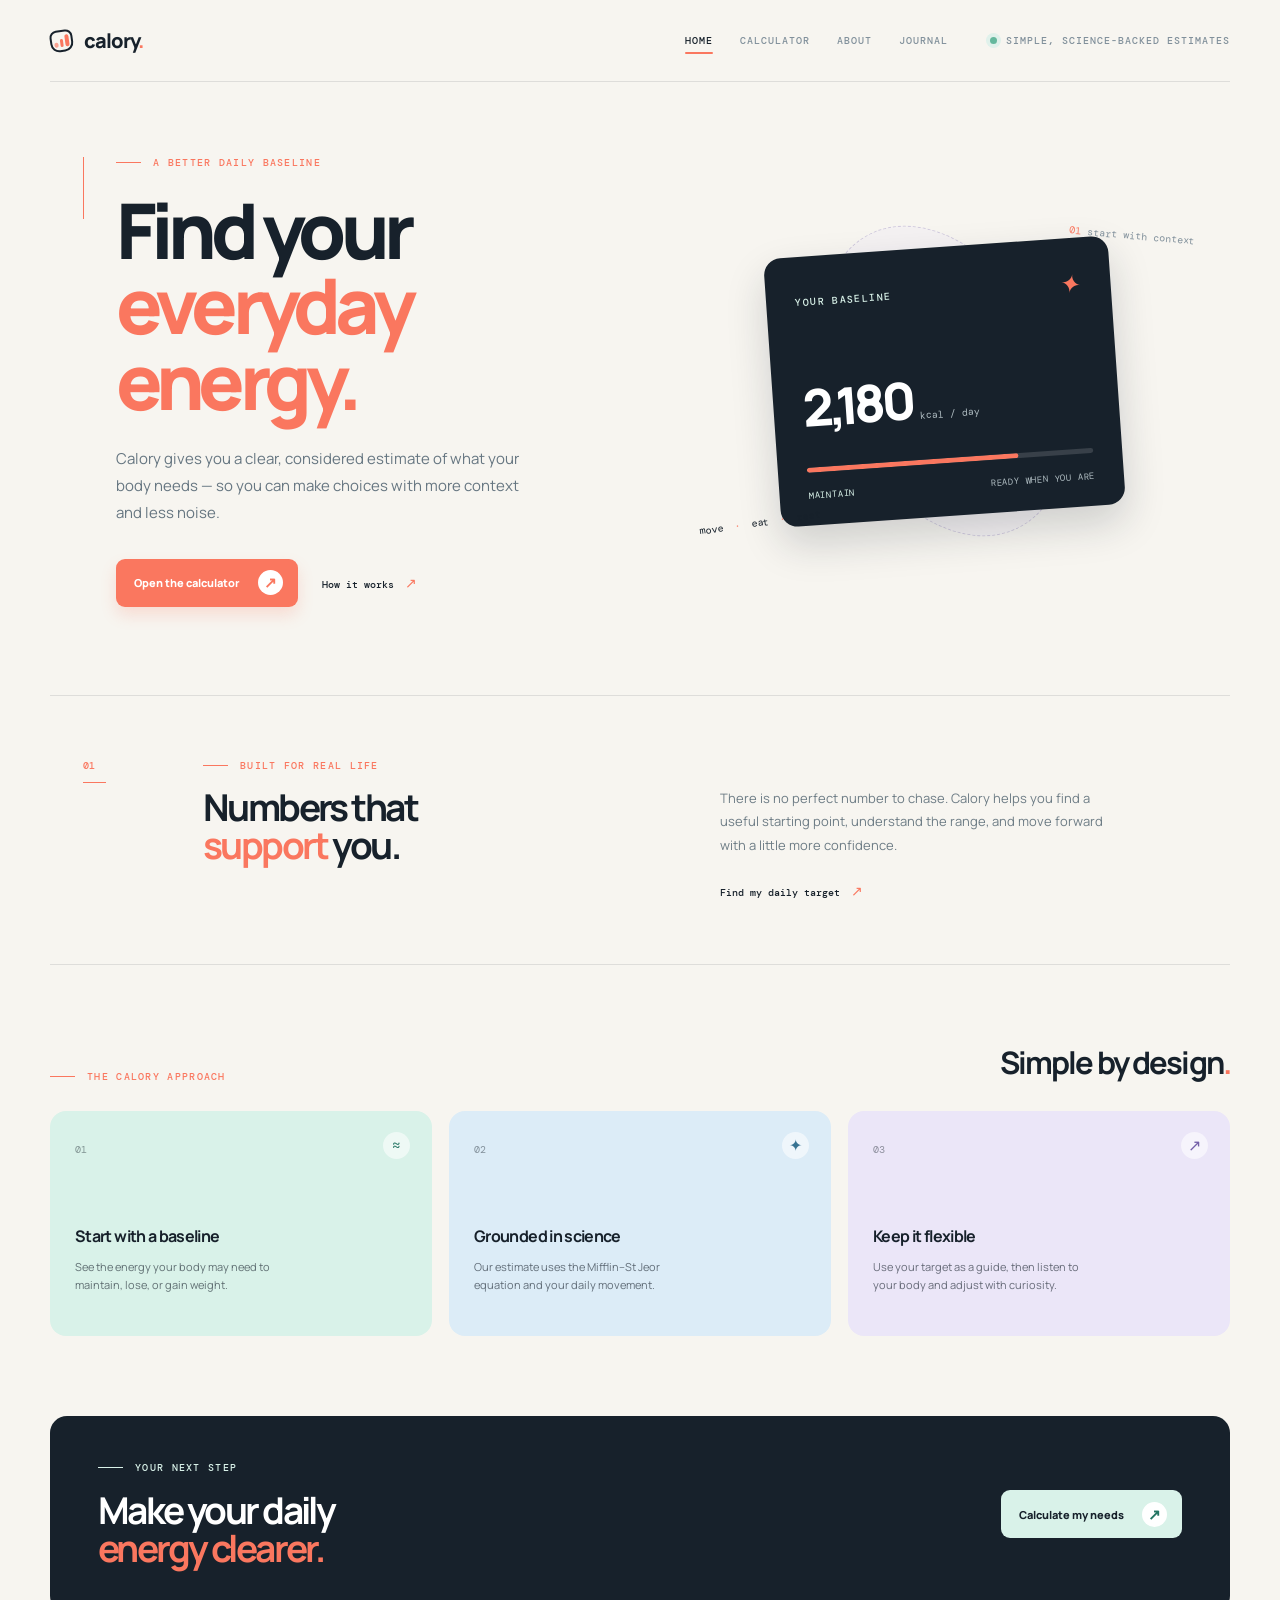
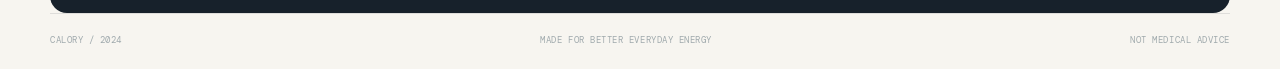
==== commit badcee2d: "blog added" ====
--- a/index.html
+++ b/index.html
@@ -22,6 +22,7 @@
           <a class="nav-link active" href="index.html">Home</a>
           <a class="nav-link" href="calculator.html">Calculator</a>
           <a class="nav-link" href="about.html">About</a>
+          <a class="nav-link" href="blog.html">Journal</a>
         </nav>
         <div class="topbar-note"><span class="live-dot"></span> Simple, science-backed estimates</div>
       </header>
--- a/styles.css
+++ b/styles.css
@@ -88,3 +88,15 @@
 
 @media (max-width: 820px) { .shell { width: min(620px, calc(100% - 36px)); }.hero, .home-hero { grid-template-columns: 1fr; gap: 55px; padding: 58px 0 76px; }.home-hero { gap: 35px; }.hero-copy, .home-hero-copy { padding-left: 25px; }.hero-copy::before, .home-hero-copy::before { height: 54px; }.home-intro { grid-template-columns: 50px 1fr; gap: 25px; }.home-intro-body { grid-column: 2; padding-top: 0; }.home-cta { padding: 36px 30px; }.result-grid, .feature-grid { grid-template-columns: 1fr; }.result-card { min-height: auto; }.result-description { min-height: auto; }.feature-card { min-height: 185px; }.feature-card h3 { margin-top: 48px; }.results-heading { align-items: start; gap: 20px; flex-direction: column; }.results-subtitle { text-align: left; }.results-footer { align-items: flex-start; }.results-footer a { margin-top: 5px; white-space: nowrap; }.about-hero { grid-template-columns: 1fr; gap: 30px; padding: 58px 0 75px; }.about-hero-copy { padding-left: 25px; }.about-story { grid-template-columns: 50px 1fr; gap: 25px; }.story-body { grid-column: 2; }.method-section { grid-template-columns: 1fr; gap: 32px; } }
 @media (max-width: 500px) { .shell { width: calc(100% - 30px); }.topbar { height: 70px; }.topbar-note { display: none; }.topnav { gap: 13px; margin-right: 0; }.nav-link { font-size: 9px; }.hero, .home-hero { padding-top: 46px; }.hero-copy, .home-hero-copy { padding-left: 20px; }.hero-copy::before, .home-hero-copy::before { height: 46px; }.hero-text { font-size: 14px; }.home-hero h1 { font-size: 48px; }.home-actions { align-items: flex-start; flex-direction: column; gap: 17px; }.home-visual { min-height: 300px; }.baseline-card { width: min(320px, 94%); padding: 24px 22px 21px; }.baseline-top { margin-bottom: 43px; }.orbit-left { width: 285px; height: 205px; }.orbit-right { width: 185px; height: 280px; }.note-top { right: -4px; }.note-bottom { left: 0; }.home-intro { grid-template-columns: 1fr; gap: 24px; padding: 52px 0; }.home-intro-body { grid-column: auto; }.home-intro h2, .home-cta h2 { font-size: 32px; }.features-heading { display: block; }.features-heading h2 { margin-top: 16px; font-size: 27px; }.home-features { padding: 62px 0; }.home-cta { align-items: flex-start; flex-direction: column; padding: 32px 24px; }.footer { gap: 10px; flex-wrap: wrap; }.footer span:nth-child(2) { order: 3; width: 100%; }.results-heading h2 { font-size: 27px; }.calculator-card { padding: 27px 20px 23px; border-radius: 15px; }.card-heading { margin-bottom: 25px; }.field-row { gap: 10px; }.input-wrap input, select { height: 45px; padding-left: 11px; }.input-wrap span { right: 9px; }.unit-toggle { flex-wrap: wrap; }.unit-toggle > span { width: 100%; margin-bottom: 2px; }.about-hero { padding: 45px 0 65px; }.about-hero-copy { padding-left: 20px; }.about-hero h1 { font-size: 48px; }.about-orbit { width: min(270px, 90%); }.about-story { grid-template-columns: 1fr; gap: 24px; padding: 52px 0; }.story-body { grid-column: auto; }.story-copy h2, .method-section h2 { font-size: 32px; }.principles-section { padding: 62px 0; }.principles-heading { display: block; }.principles-heading h2 { margin-top: 16px; font-size: 27px; }.principles-grid { grid-template-columns: 1fr; }.principle-card { min-height: 185px; }.principle-card h3 { margin-top: 48px; }.method-section { padding: 53px 0 65px; }.method-card { padding: 22px; } }
+
+/* Journal index and article pages */
+.journal-hero { display: grid; grid-template-columns: 1.1fr .9fr; gap: 70px; align-items: end; padding: 74px 33px 69px; border-bottom: 1px solid rgba(23,33,43,.11); }
+.journal-hero-copy { position: relative; padding-left: 33px; }.journal-hero-copy::before { content: ''; position: absolute; top: 1px; left: 0; width: 1px; height: 62px; background: var(--coral); }
+.journal-hero h1 { max-width: 610px; margin-bottom: 25px; font-size: clamp(50px, 6vw, 78px); }.journal-hero h1 em { color: var(--coral); font-style: normal; }.journal-hero .hero-text { max-width: 430px; margin-bottom: 0; }
+.journal-stamp { justify-self: end; width: 220px; height: 220px; padding: 25px; border-radius: 50%; color: var(--ink); background: var(--mint); transform: rotate(7deg); }.journal-stamp-inner { display: flex; flex-direction: column; justify-content: space-between; width: 100%; height: 100%; border: 1px solid rgba(36,117,99,.3); border-radius: 50%; padding: 17px; }.journal-stamp strong { font-size: 34px; letter-spacing: -.09em; line-height: .9; }.journal-stamp span { color: var(--mint-ink); font: 10px var(--mono); letter-spacing: .08em; line-height: 1.5; text-transform: uppercase; }.journal-stamp-mark { align-self: flex-end; color: var(--coral); font-size: 27px; }
+.journal-section { padding: 63px 33px 78px; }.journal-section-heading { display: flex; align-items: end; justify-content: space-between; margin-bottom: 28px; }.journal-section-heading h2 { margin: 0; font-size: 31px; letter-spacing: -.06em; }.journal-section-heading .eyebrow { margin: 0; }
+.post-grid { display: grid; grid-template-columns: 1.35fr 1fr; grid-template-rows: auto auto; gap: 17px; }.post-card { position: relative; display: flex; flex-direction: column; min-height: 267px; padding: 25px; overflow: hidden; border-radius: 16px; text-decoration: none; transition: transform .2s, box-shadow .2s; }.post-card:hover { transform: translateY(-4px); box-shadow: 0 16px 30px rgba(23,33,43,.08); }.post-card.featured { grid-row: span 2; min-height: 551px; padding: 31px; }.post-cover { position: relative; height: 132px; margin: -25px -25px 25px; overflow: hidden; background: var(--blue); }.featured .post-cover { height: 248px; margin: -31px -31px 29px; }.post-cover::before, .post-cover::after { content: ''; position: absolute; border: 1px solid currentColor; border-radius: 50%; }.cover-coral { color: rgba(250,119,95,.52); background: var(--coral-light); }.cover-coral::before { width: 240px; height: 145px; top: 24px; left: 20%; transform: rotate(-19deg); }.cover-coral::after { width: 180px; height: 180px; top: -60px; right: 11%; border-style: dashed; }.cover-mint { color: rgba(36,117,99,.34); background: var(--mint); }.cover-mint::before { width: 190px; height: 190px; top: -42px; left: 12%; }.cover-mint::after { width: 90px; height: 90px; right: 19%; bottom: -26px; background: rgba(255,255,255,.42); }.cover-blue { color: rgba(55,115,146,.37); background: var(--blue); }.cover-blue::before { width: 205px; height: 70px; top: 35px; left: 16%; transform: rotate(29deg); }.cover-blue::after { width: 126px; height: 126px; right: 10%; top: -45px; border-style: dashed; }.cover-glyph { position: absolute; top: 50%; left: 50%; z-index: 1; transform: translate(-50%, -50%); color: currentColor; font-size: 47px; font-weight: 700; }.post-kicker { margin: 0 0 13px; color: var(--coral); font: 500 10px var(--mono); letter-spacing: .11em; text-transform: uppercase; }.post-card h3 { max-width: 480px; margin: 0 0 12px; color: var(--ink); font-size: 23px; line-height: 1.06; letter-spacing: -.06em; }.post-card:not(.featured) h3 { font-size: 19px; }.post-card p { max-width: 475px; margin: 0; color: rgba(23,33,43,.63); font-size: 12px; line-height: 1.65; }.post-meta { display: flex; align-items: center; gap: 9px; margin-top: auto; padding-top: 22px; color: rgba(23,33,43,.5); font: 10px var(--mono); }.post-meta span:first-child { color: var(--ink); }.post-meta i { width: 3px; height: 3px; border-radius: 50%; background: var(--coral); }
+.journal-note { display: flex; align-items: center; gap: 16px; margin-top: 19px; padding: 18px 23px; border: 1px solid var(--line); border-radius: 13px; background: rgba(255,255,255,.37); }.journal-note-mark { display: grid; place-items: center; flex: 0 0 29px; height: 29px; border-radius: 50%; color: var(--coral); background: var(--coral-light); }.journal-note p { margin: 0; color: var(--muted); font-size: 10px; line-height: 1.55; }.journal-note strong { color: var(--ink); font-size: 11px; }
+.article-hero { max-width: 820px; margin: 0 auto; padding: 79px 0 59px; text-align: center; }.article-hero .eyebrow { justify-content: center; }.article-hero h1 { margin-bottom: 25px; font-size: clamp(48px, 6vw, 76px); }.article-hero h1 em { color: var(--coral); font-style: normal; }.article-dek { max-width: 540px; margin: 0 auto 22px; color: #6d7c85; font-size: 15px; line-height: 1.8; }.article-meta { display: flex; justify-content: center; align-items: center; gap: 12px; color: var(--muted); font: 10px var(--mono); }.article-meta i { width: 4px; height: 4px; border-radius: 50%; background: var(--coral); }.article-art { position: relative; display: grid; place-items: center; width: min(100%, 980px); height: 310px; margin: 0 auto 58px; overflow: hidden; border-radius: 18px; }.article-art::before, .article-art::after { content: ''; position: absolute; border: 1px solid currentColor; border-radius: 50%; }.article-art.coral-art { color: rgba(250,119,95,.5); background: var(--coral-light); }.article-art.mint-art { color: rgba(36,117,99,.35); background: var(--mint); }.article-art.blue-art { color: rgba(55,115,146,.4); background: var(--blue); }.article-art::before { width: 430px; height: 260px; transform: rotate(-14deg); }.article-art::after { width: 255px; height: 255px; top: -88px; right: 16%; border-style: dashed; }.article-art span { position: relative; z-index: 1; color: currentColor; font-size: 84px; font-weight: 800; letter-spacing: -.1em; }.article-body { display: grid; grid-template-columns: 110px minmax(0, 620px) 1fr; gap: 35px; padding: 0 33px 79px; }.article-index { color: var(--coral); font: 500 10px var(--mono); }.article-index span { display: block; width: 23px; height: 1px; margin-top: 10px; background: var(--coral); }.article-copy p { color: #5f7079; font-size: 14px; line-height: 1.9; }.article-copy p:first-child { margin-top: 0; color: var(--ink); font-size: 18px; line-height: 1.6; letter-spacing: -.02em; }.article-copy h2 { margin: 37px 0 14px; color: var(--ink); font-size: 27px; letter-spacing: -.055em; }.article-copy blockquote { margin: 31px 0; padding: 22px 25px; border-left: 3px solid var(--coral); border-radius: 0 10px 10px 0; color: var(--ink); background: var(--coral-light); font-size: 17px; font-weight: 700; line-height: 1.5; letter-spacing: -.035em; }.article-aside { align-self: start; padding-top: 6px; }.article-aside-label { margin: 0 0 13px; color: var(--coral); font: 500 10px var(--mono); letter-spacing: .1em; text-transform: uppercase; }.article-aside a { display: block; padding: 12px 0; border-top: 1px solid var(--line); color: var(--ink); font-size: 11px; font-weight: 700; line-height: 1.4; text-decoration: none; }.article-aside a:last-child { border-bottom: 1px solid var(--line); }.article-aside a:hover { color: var(--coral); }.article-cta { display: flex; align-items: center; justify-content: space-between; gap: 25px; margin: 0 33px 63px; padding: 30px 34px; border-radius: 16px; background: var(--ink); }.article-cta h2 { margin: 0; color: white; font-size: 25px; letter-spacing: -.05em; }.article-cta p { margin: 5px 0 0; color: #afbdc4; font-size: 11px; }.article-cta .primary-link { flex: 0 0 auto; }
+@media (max-width: 820px) { .journal-hero { grid-template-columns: 1fr; gap: 42px; padding: 58px 0 65px; }.journal-hero-copy { padding-left: 25px; }.journal-hero-copy::before { height: 54px; }.journal-stamp { justify-self: center; width: 180px; height: 180px; }.journal-stamp strong { font-size: 27px; }.post-grid { grid-template-columns: 1fr; }.post-card.featured { grid-row: auto; min-height: 0; }.featured .post-cover { height: 210px; }.journal-section { padding: 54px 0 68px; }.article-hero { padding: 58px 0 48px; }.article-art { height: 240px; margin-bottom: 48px; }.article-body { grid-template-columns: 50px 1fr; gap: 25px; padding: 0 0 66px; }.article-aside { grid-column: 2; }.article-cta { align-items: flex-start; flex-direction: column; margin: 0 0 52px; padding: 28px 25px; } }
+@media (max-width: 500px) { .topnav { gap: 10px; }.journal-hero h1, .article-hero h1 { font-size: 47px; }.journal-section-heading { display: block; }.journal-section-heading h2 { margin-top: 16px; font-size: 27px; }.post-card.featured { padding: 24px; }.featured .post-cover { margin: -24px -24px 24px; height: 170px; }.post-card { min-height: 240px; }.post-cover { height: 112px; }.post-card h3, .post-card:not(.featured) h3 { font-size: 19px; }.article-dek { font-size: 14px; }.article-art { height: 190px; }.article-art span { font-size: 64px; }.article-copy p:first-child { font-size: 16px; }.article-copy h2 { font-size: 24px; }.article-copy blockquote { font-size: 15px; }.article-cta h2 { font-size: 22px; } }
